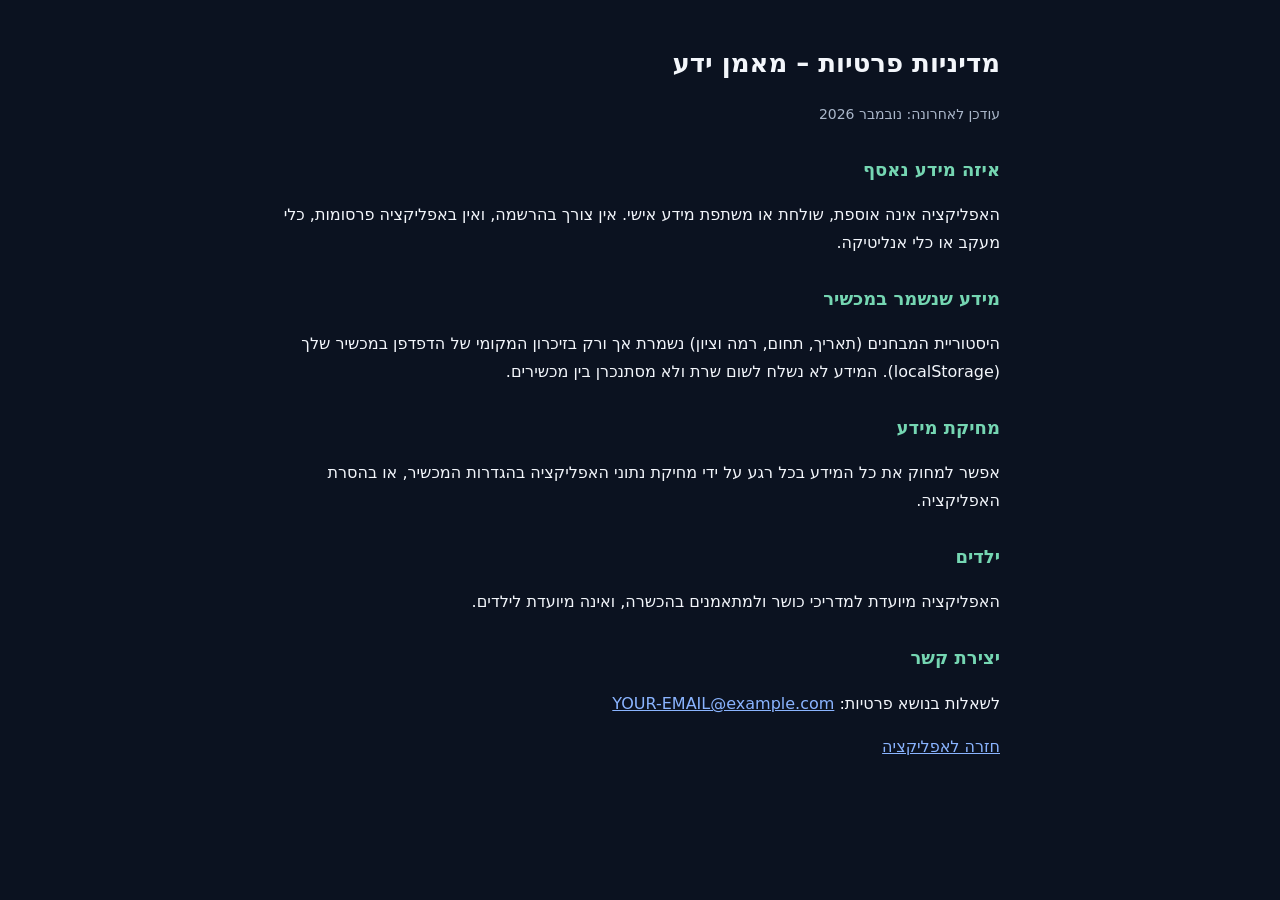
==== privacy.html @ 02c085d8 "Add files via upload" ====
<!doctype html>
<html lang="he" dir="rtl">
<head>
<meta charset="utf-8">
<meta name="viewport" content="width=device-width,initial-scale=1">
<title>מדיניות פרטיות | מאמן ידע</title>
<style>
body{margin:0;background:#0b1220;color:#f3f6fb;font-family:system-ui,-apple-system,"Segoe UI",Arial,sans-serif;line-height:1.7}
main{max-width:720px;margin:auto;padding:24px 18px 48px}h1{font-size:26px}h2{font-size:18px;margin-top:28px;color:#75d6b2}
a{color:#8ab4ff}.muted{color:#aab7ca;font-size:14px}
</style>
</head>
<body>
<main>
<h1>מדיניות פרטיות – מאמן ידע</h1>
<p class="muted">עודכן לאחרונה: נובמבר 2026</p>

<h2>איזה מידע נאסף</h2>
<p>האפליקציה אינה אוספת, שולחת או משתפת מידע אישי. אין צורך בהרשמה, ואין באפליקציה פרסומות, כלי מעקב או כלי אנליטיקה.</p>

<h2>מידע שנשמר במכשיר</h2>
<p>היסטוריית המבחנים (תאריך, תחום, רמה וציון) נשמרת אך ורק בזיכרון המקומי של הדפדפן במכשיר שלך (localStorage). המידע לא נשלח לשום שרת ולא מסתנכרן בין מכשירים.</p>

<h2>מחיקת מידע</h2>
<p>אפשר למחוק את כל המידע בכל רגע על ידי מחיקת נתוני האפליקציה בהגדרות המכשיר, או בהסרת האפליקציה.</p>

<h2>ילדים</h2>
<p>האפליקציה מיועדת למדריכי כושר ולמתאמנים בהכשרה, ואינה מיועדת לילדים.</p>

<h2>יצירת קשר</h2>
<p>לשאלות בנושא פרטיות: <a href="mailto:YOUR-EMAIL@example.com">YOUR-EMAIL@example.com</a></p>

<p><a href="./">חזרה לאפליקציה</a></p>
</main>
</body>
</html>
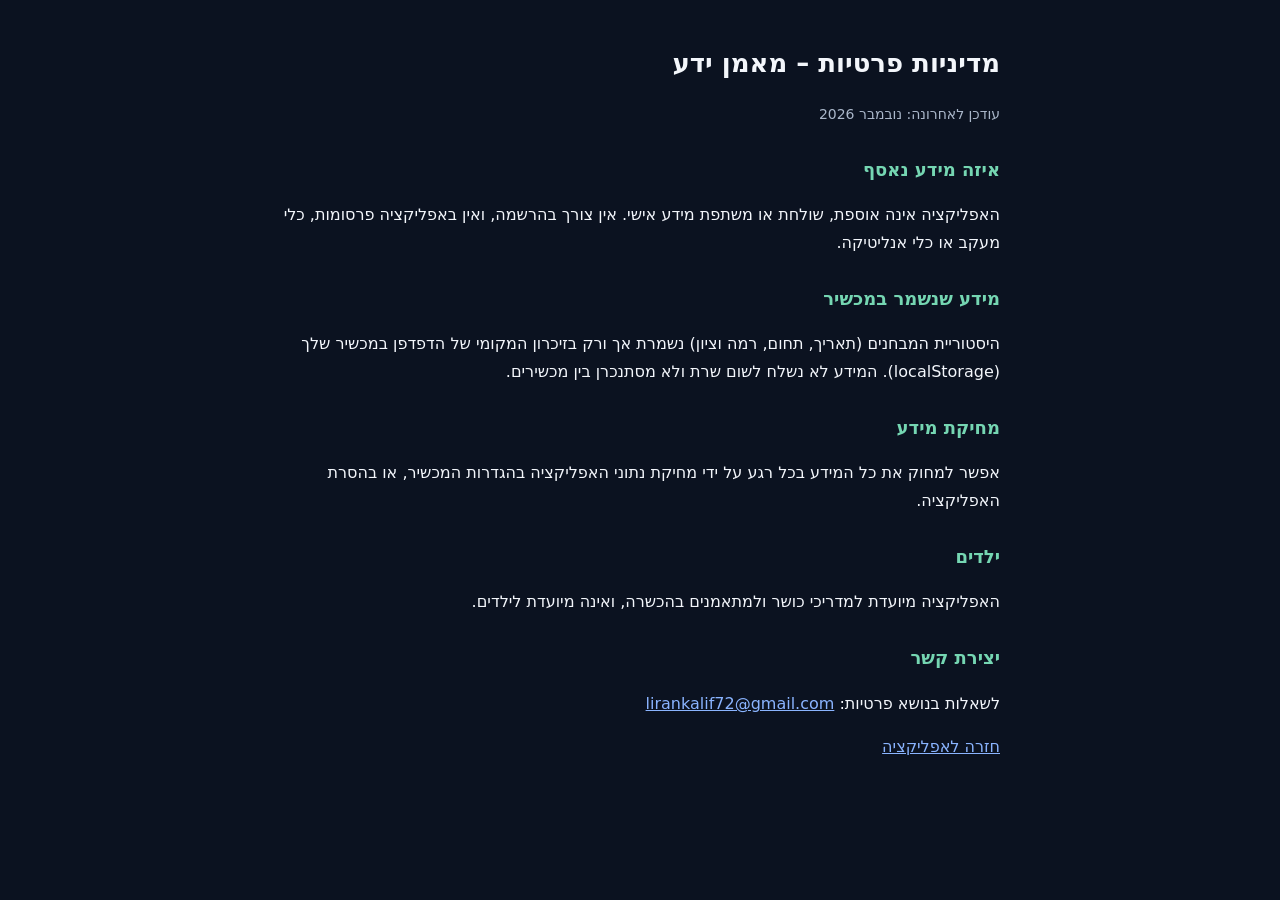
==== commit 30c2e33e: "Update privacy.html" ====
--- a/privacy.html
+++ b/privacy.html
@@ -28,7 +28,7 @@
 <p>האפליקציה מיועדת למדריכי כושר ולמתאמנים בהכשרה, ואינה מיועדת לילדים.</p>
 
 <h2>יצירת קשר</h2>
-<p>לשאלות בנושא פרטיות: <a href="mailto:YOUR-EMAIL@example.com">YOUR-EMAIL@example.com</a></p>
+<p>לשאלות בנושא פרטיות: <a href="mailto:lirankalif72@gmail.com">lirankalif72@gmail.com</a></p>
 
 <p><a href="./">חזרה לאפליקציה</a></p>
 </main>
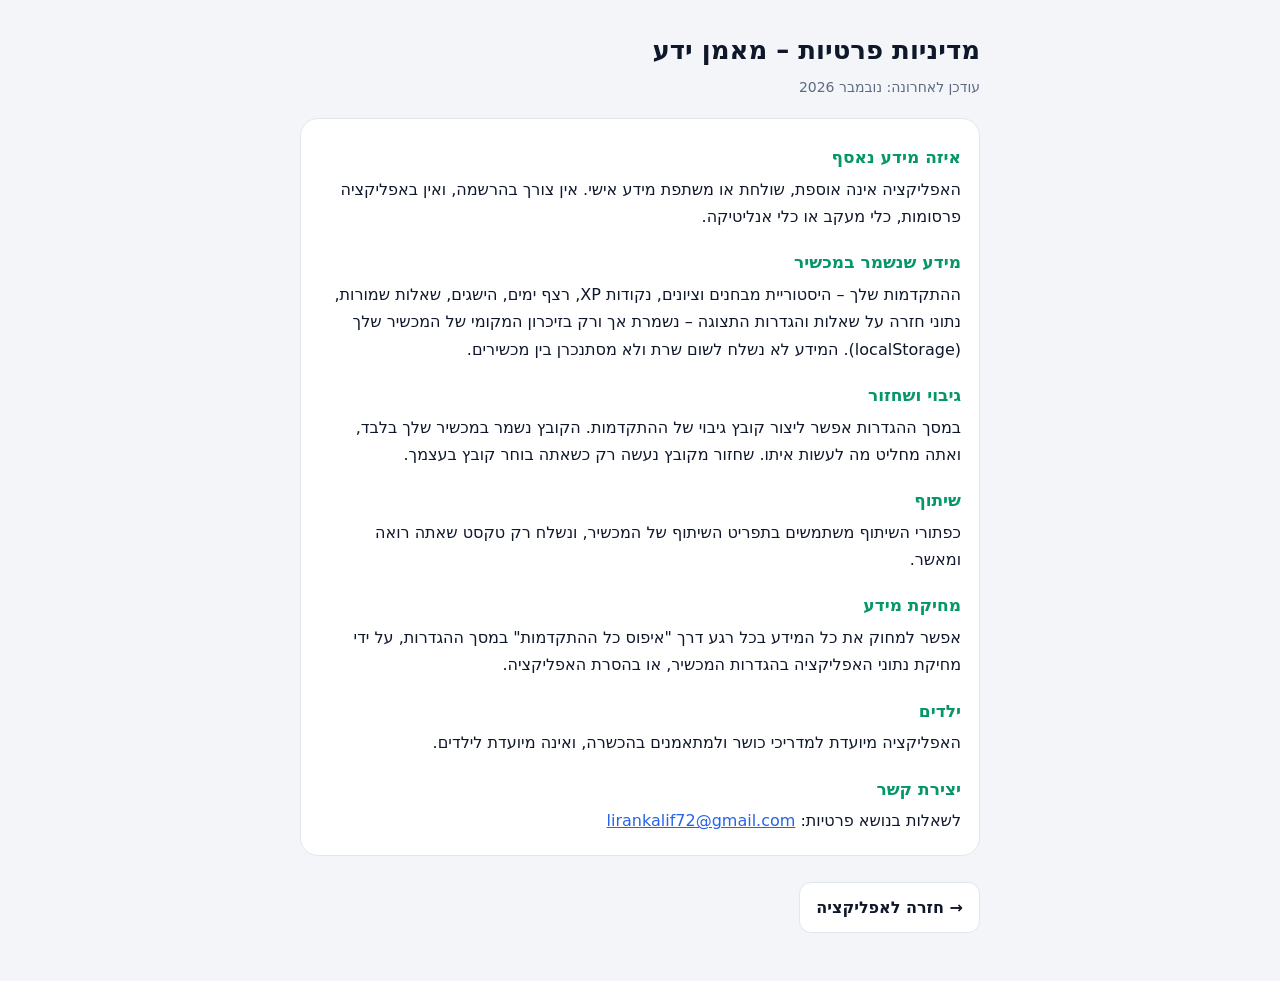
==== commit a2299c9f: "Add files via upload" ====
--- a/privacy.html
+++ b/privacy.html
@@ -3,11 +3,20 @@
 <head>
 <meta charset="utf-8">
 <meta name="viewport" content="width=device-width,initial-scale=1">
+<meta name="theme-color" content="#0b0f17">
 <title>מדיניות פרטיות | מאמן ידע</title>
 <style>
-body{margin:0;background:#0b1220;color:#f3f6fb;font-family:system-ui,-apple-system,"Segoe UI",Arial,sans-serif;line-height:1.7}
-main{max-width:720px;margin:auto;padding:24px 18px 48px}h1{font-size:26px}h2{font-size:18px;margin-top:28px;color:#75d6b2}
-a{color:#8ab4ff}.muted{color:#aab7ca;font-size:14px}
+:root{--bg:#0b0f17;--card:#131a26;--line:#233046;--text:#eef2f7;--muted:#8e9bb1;--accent:#34d399;--blue:#60a5fa}
+@media(prefers-color-scheme:light){:root{--bg:#f3f5f9;--card:#fff;--line:#e1e6ee;--text:#0f172a;--muted:#5d6b80;--accent:#059669;--blue:#2563eb}}
+body{margin:0;background:var(--bg);color:var(--text);font-family:system-ui,-apple-system,"Segoe UI","Noto Sans Hebrew",Arial,sans-serif;line-height:1.7}
+main{max-width:680px;margin:auto;padding:28px 18px 48px}
+h1{font-size:26px;margin:0 0 4px}
+.card{background:var(--card);border:1px solid var(--line);border-radius:18px;padding:6px 18px;margin:18px 0}
+h2{font-size:17px;margin:18px 0 4px;color:var(--accent)}
+p{margin:0 0 14px}
+a{color:var(--blue)}
+.muted{color:var(--muted);font-size:14px}
+.back{display:inline-block;margin-top:8px;padding:11px 16px;border:1px solid var(--line);border-radius:12px;text-decoration:none;color:var(--text);font-weight:700;background:var(--card)}
 </style>
 </head>
 <body>
@@ -15,22 +24,30 @@
 <h1>מדיניות פרטיות – מאמן ידע</h1>
 <p class="muted">עודכן לאחרונה: נובמבר 2026</p>
 
+<div class="card">
 <h2>איזה מידע נאסף</h2>
 <p>האפליקציה אינה אוספת, שולחת או משתפת מידע אישי. אין צורך בהרשמה, ואין באפליקציה פרסומות, כלי מעקב או כלי אנליטיקה.</p>
 
 <h2>מידע שנשמר במכשיר</h2>
-<p>היסטוריית המבחנים (תאריך, תחום, רמה וציון) נשמרת אך ורק בזיכרון המקומי של הדפדפן במכשיר שלך (localStorage). המידע לא נשלח לשום שרת ולא מסתנכרן בין מכשירים.</p>
+<p>ההתקדמות שלך – היסטוריית מבחנים וציונים, נקודות XP, רצף ימים, הישגים, שאלות שמורות, נתוני חזרה על שאלות והגדרות התצוגה – נשמרת אך ורק בזיכרון המקומי של המכשיר שלך (localStorage). המידע לא נשלח לשום שרת ולא מסתנכרן בין מכשירים.</p>
+
+<h2>גיבוי ושחזור</h2>
+<p>במסך ההגדרות אפשר ליצור קובץ גיבוי של ההתקדמות. הקובץ נשמר במכשיר שלך בלבד, ואתה מחליט מה לעשות איתו. שחזור מקובץ נעשה רק כשאתה בוחר קובץ בעצמך.</p>
+
+<h2>שיתוף</h2>
+<p>כפתורי השיתוף משתמשים בתפריט השיתוף של המכשיר, ונשלח רק טקסט שאתה רואה ומאשר.</p>
 
 <h2>מחיקת מידע</h2>
-<p>אפשר למחוק את כל המידע בכל רגע על ידי מחיקת נתוני האפליקציה בהגדרות המכשיר, או בהסרת האפליקציה.</p>
+<p>אפשר למחוק את כל המידע בכל רגע דרך "איפוס כל ההתקדמות" במסך ההגדרות, על ידי מחיקת נתוני האפליקציה בהגדרות המכשיר, או בהסרת האפליקציה.</p>
 
 <h2>ילדים</h2>
 <p>האפליקציה מיועדת למדריכי כושר ולמתאמנים בהכשרה, ואינה מיועדת לילדים.</p>
 
 <h2>יצירת קשר</h2>
 <p>לשאלות בנושא פרטיות: <a href="mailto:lirankalif72@gmail.com">lirankalif72@gmail.com</a></p>
+</div>
 
-<p><a href="./">חזרה לאפליקציה</a></p>
+<a class="back" href="./">→ חזרה לאפליקציה</a>
 </main>
 </body>
 </html>
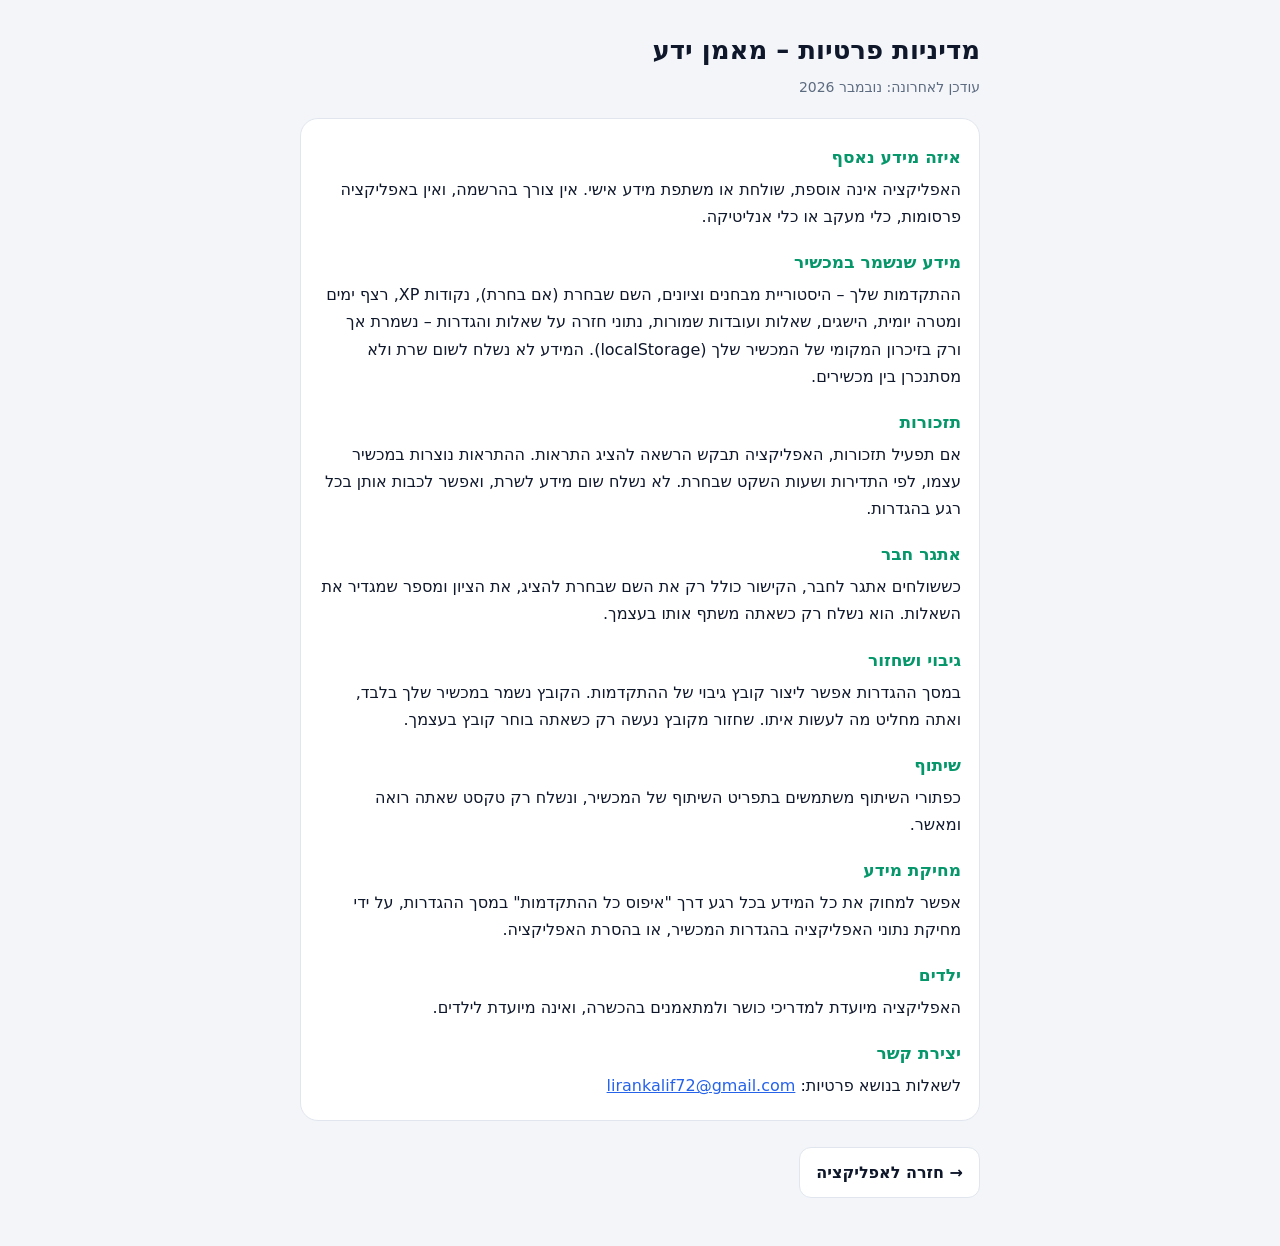
==== commit 9f10c0f3: "Add files via upload" ====
--- a/privacy.html
+++ b/privacy.html
@@ -29,7 +29,13 @@
 <p>האפליקציה אינה אוספת, שולחת או משתפת מידע אישי. אין צורך בהרשמה, ואין באפליקציה פרסומות, כלי מעקב או כלי אנליטיקה.</p>
 
 <h2>מידע שנשמר במכשיר</h2>
-<p>ההתקדמות שלך – היסטוריית מבחנים וציונים, נקודות XP, רצף ימים, הישגים, שאלות שמורות, נתוני חזרה על שאלות והגדרות התצוגה – נשמרת אך ורק בזיכרון המקומי של המכשיר שלך (localStorage). המידע לא נשלח לשום שרת ולא מסתנכרן בין מכשירים.</p>
+<p>ההתקדמות שלך – היסטוריית מבחנים וציונים, השם שבחרת (אם בחרת), נקודות XP, רצף ימים ומטרה יומית, הישגים, שאלות ועובדות שמורות, נתוני חזרה על שאלות והגדרות – נשמרת אך ורק בזיכרון המקומי של המכשיר שלך (localStorage). המידע לא נשלח לשום שרת ולא מסתנכרן בין מכשירים.</p>
+
+<h2>תזכורות</h2>
+<p>אם תפעיל תזכורות, האפליקציה תבקש הרשאה להציג התראות. ההתראות נוצרות במכשיר עצמו, לפי התדירות ושעות השקט שבחרת. לא נשלח שום מידע לשרת, ואפשר לכבות אותן בכל רגע בהגדרות.</p>
+
+<h2>אתגר חבר</h2>
+<p>כששולחים אתגר לחבר, הקישור כולל רק את השם שבחרת להציג, את הציון ומספר שמגדיר את השאלות. הוא נשלח רק כשאתה משתף אותו בעצמך.</p>
 
 <h2>גיבוי ושחזור</h2>
 <p>במסך ההגדרות אפשר ליצור קובץ גיבוי של ההתקדמות. הקובץ נשמר במכשיר שלך בלבד, ואתה מחליט מה לעשות איתו. שחזור מקובץ נעשה רק כשאתה בוחר קובץ בעצמך.</p>
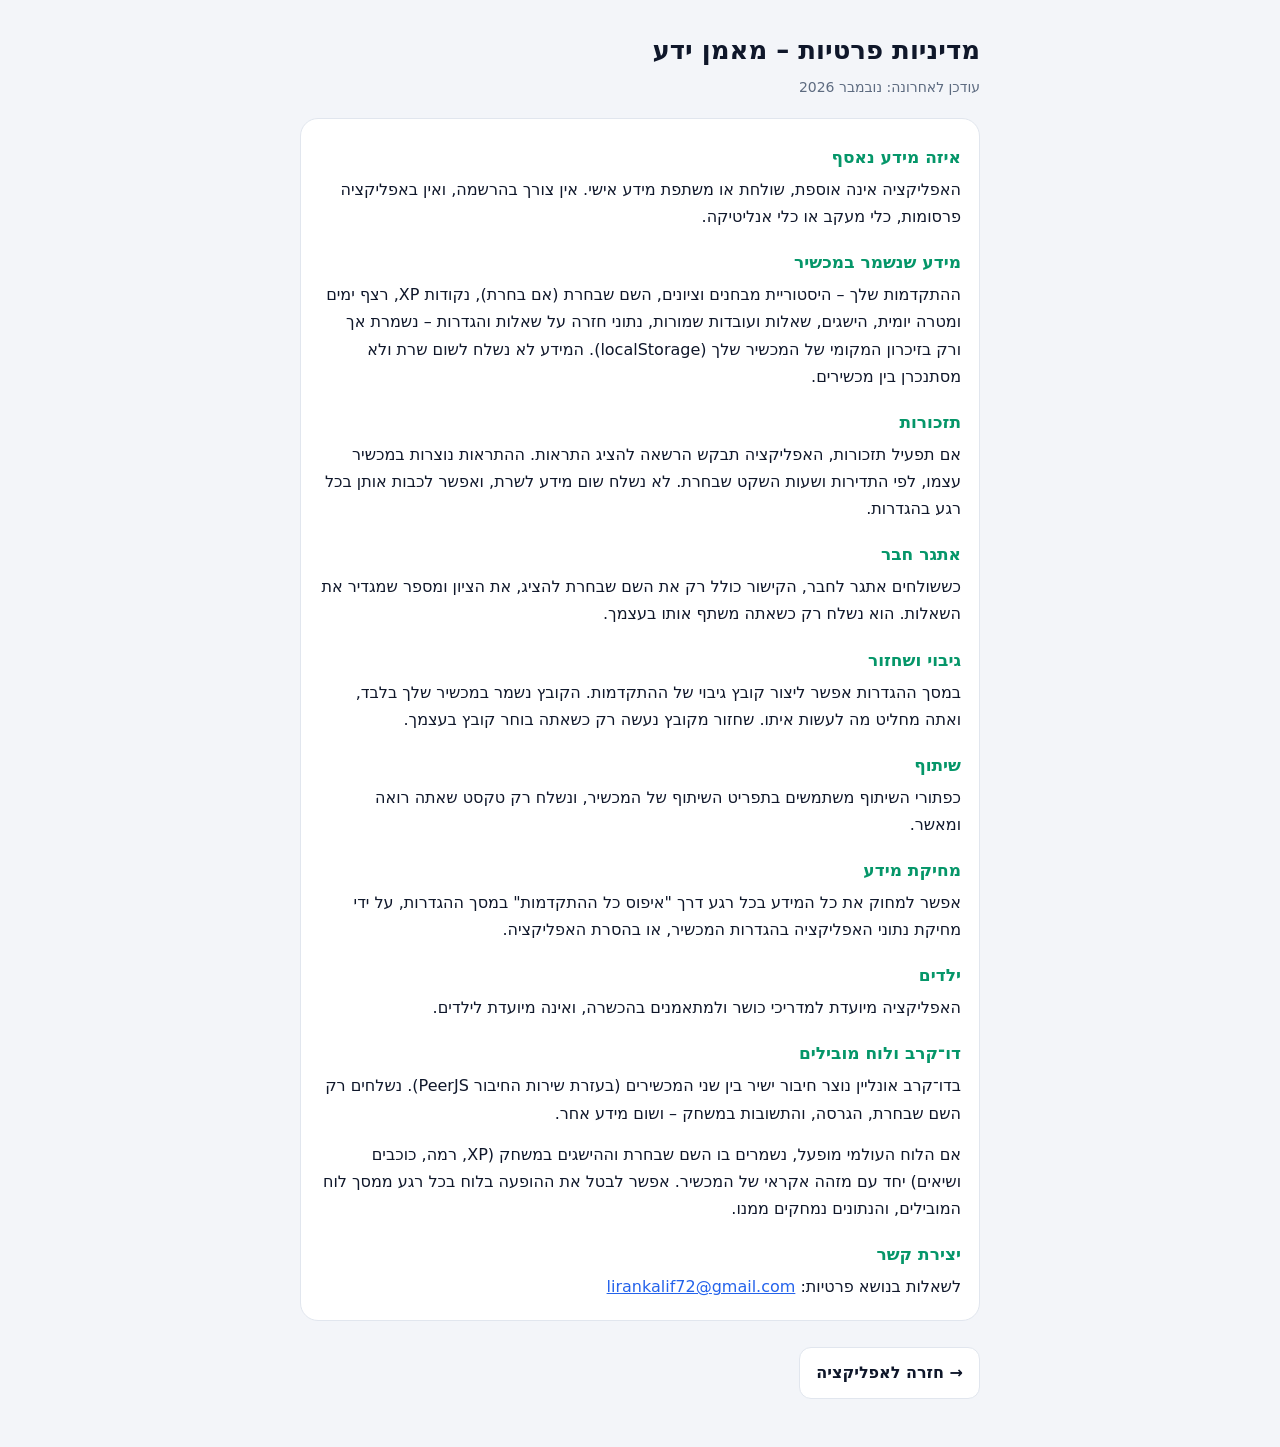
==== commit 43469efd: "Add files via upload" ====
--- a/privacy.html
+++ b/privacy.html
@@ -49,6 +49,9 @@
 <h2>ילדים</h2>
 <p>האפליקציה מיועדת למדריכי כושר ולמתאמנים בהכשרה, ואינה מיועדת לילדים.</p>
 
+<h2>דו־קרב ולוח מובילים</h2>
+<p>בדו־קרב אונליין נוצר חיבור ישיר בין שני המכשירים (בעזרת שירות החיבור PeerJS). נשלחים רק השם שבחרת, הגרסה, והתשובות במשחק – ושום מידע אחר.</p>
+<p>אם הלוח העולמי מופעל, נשמרים בו השם שבחרת וההישגים במשחק (XP, רמה, כוכבים ושיאים) יחד עם מזהה אקראי של המכשיר. אפשר לבטל את ההופעה בלוח בכל רגע ממסך לוח המובילים, והנתונים נמחקים ממנו.</p>
 <h2>יצירת קשר</h2>
 <p>לשאלות בנושא פרטיות: <a href="mailto:lirankalif72@gmail.com">lirankalif72@gmail.com</a></p>
 </div>
